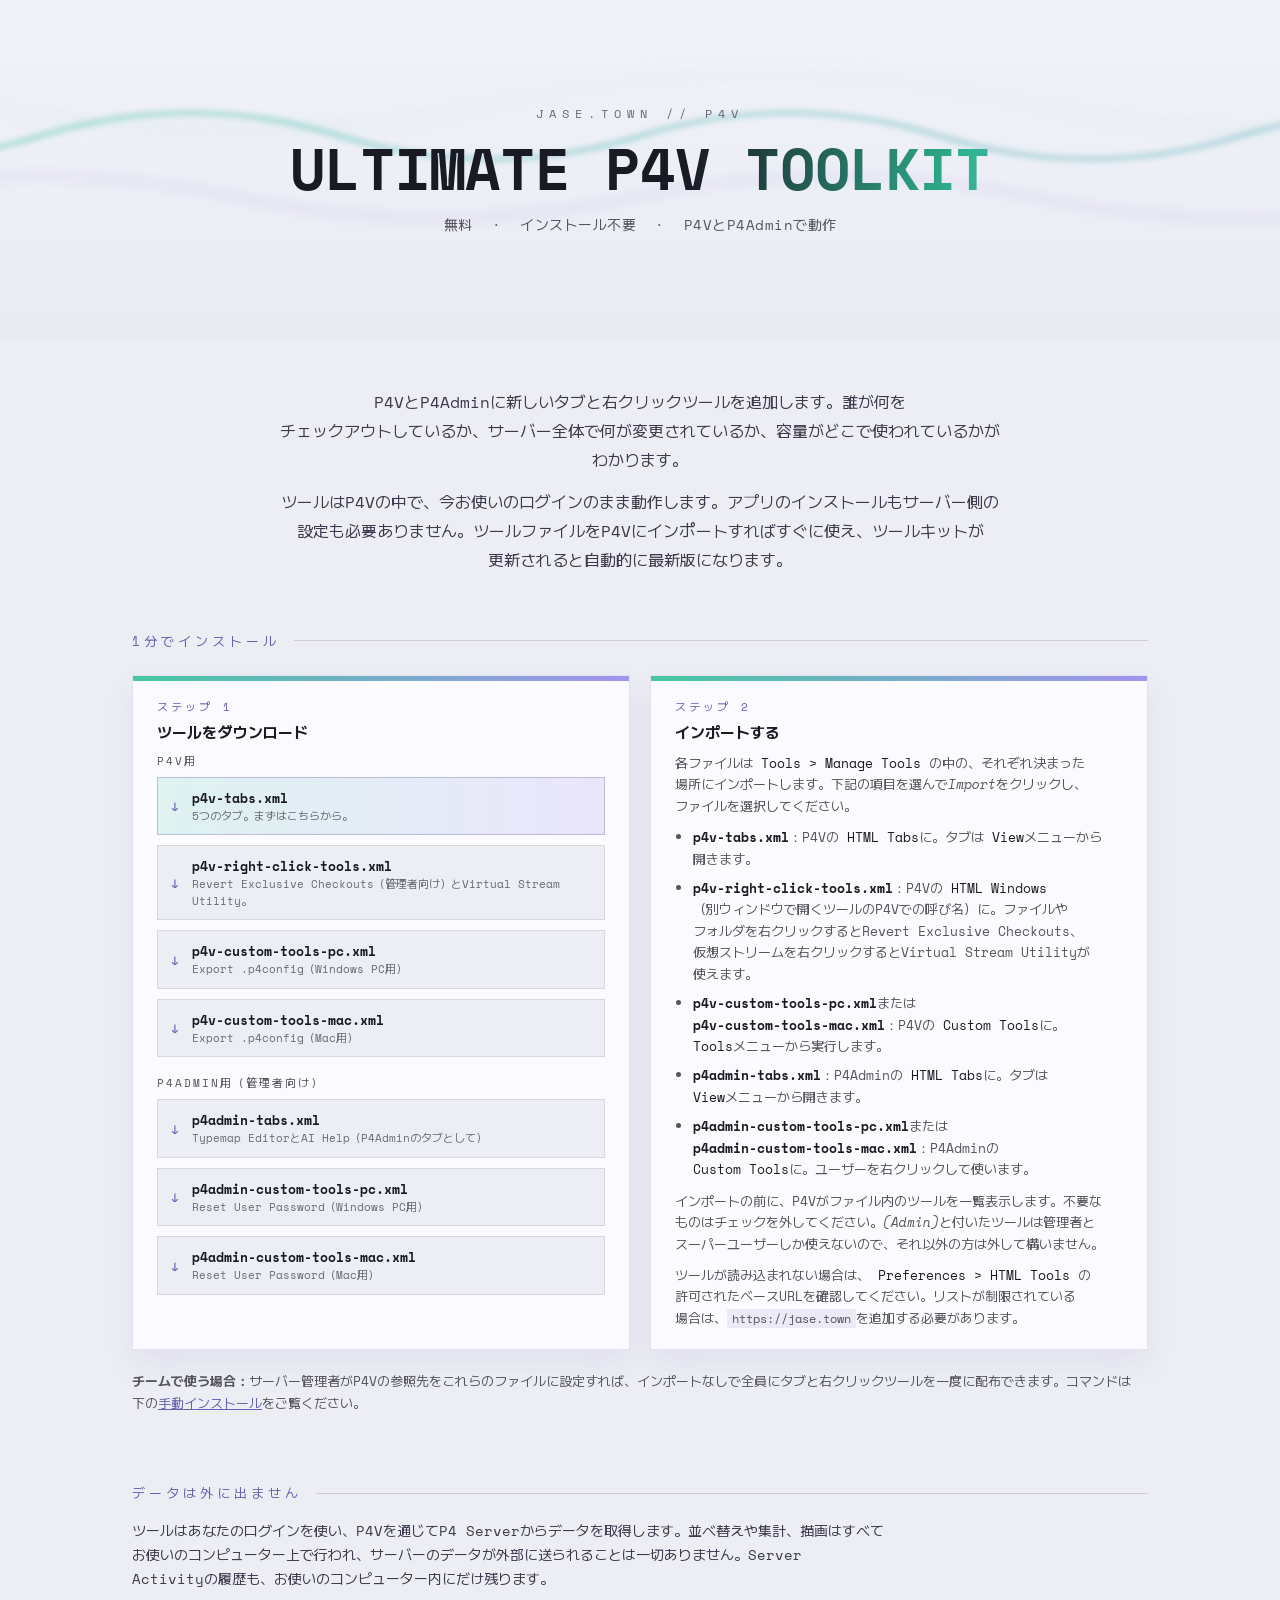
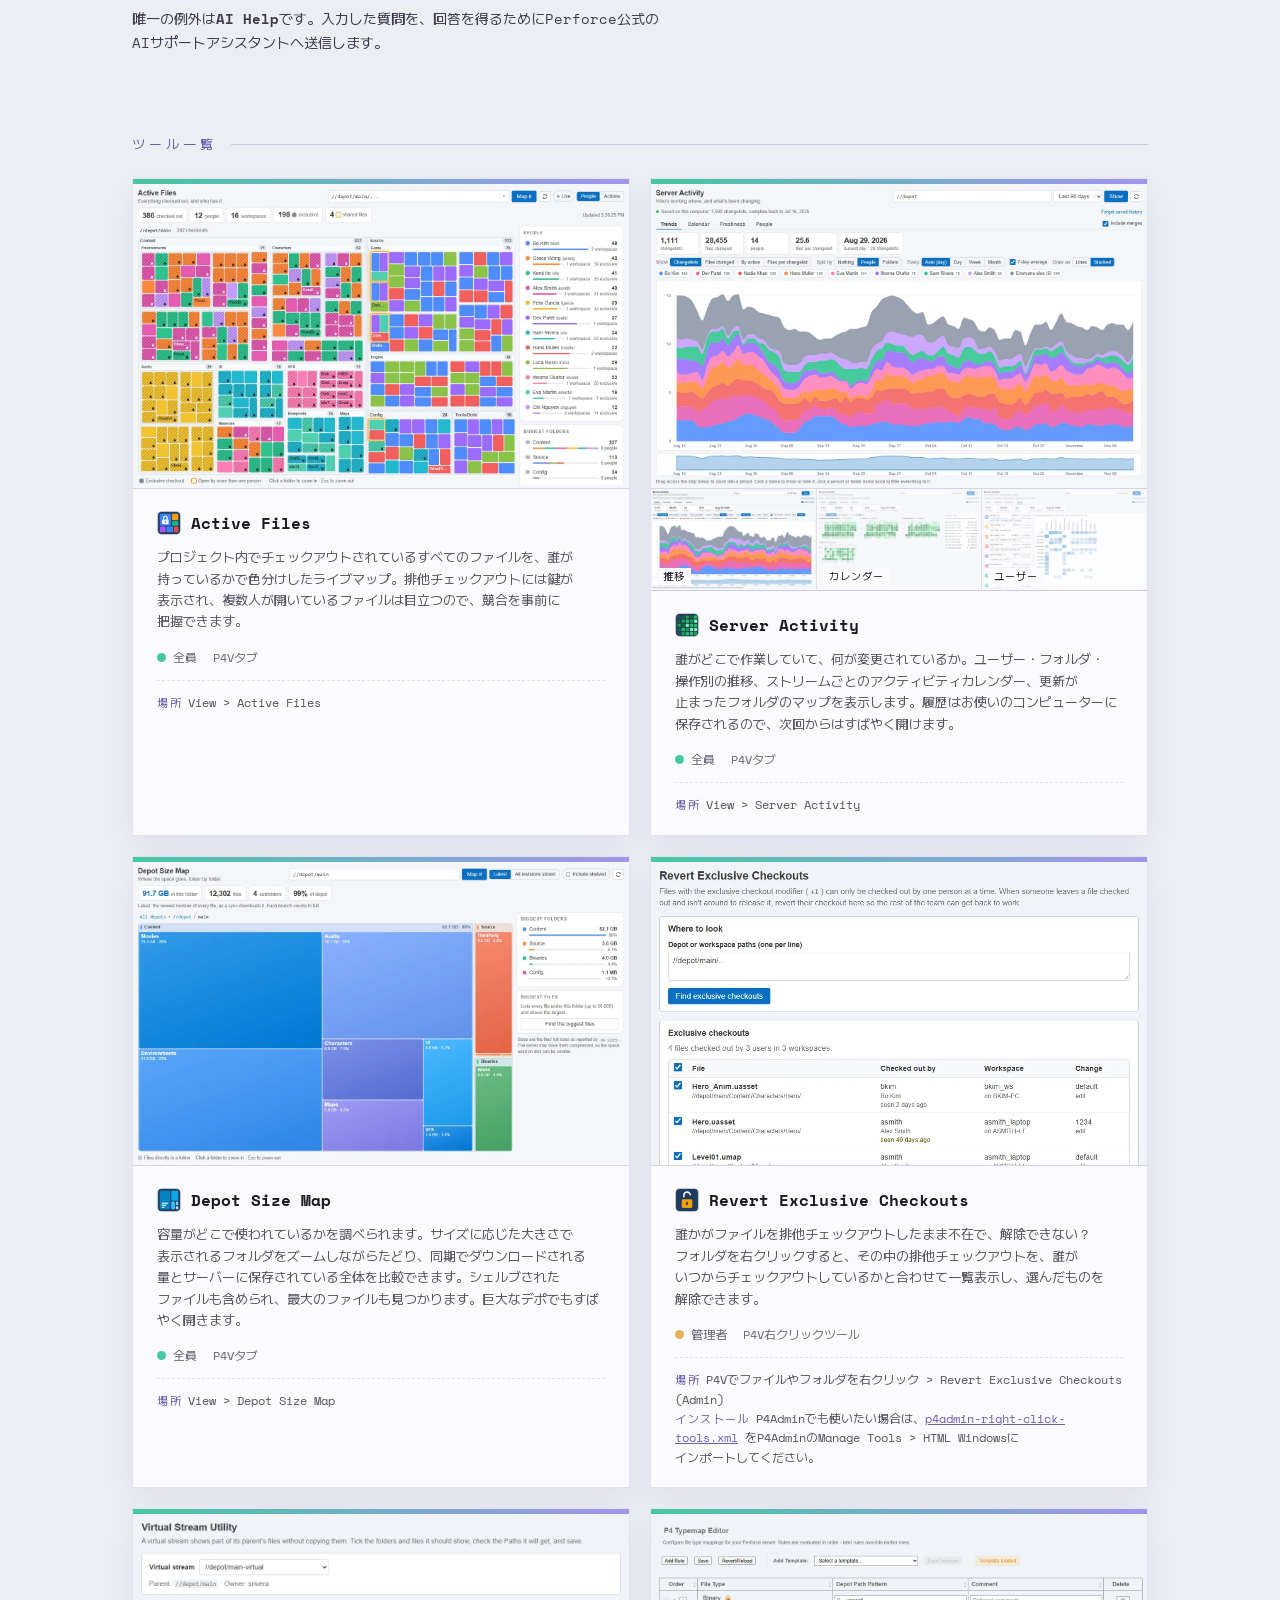
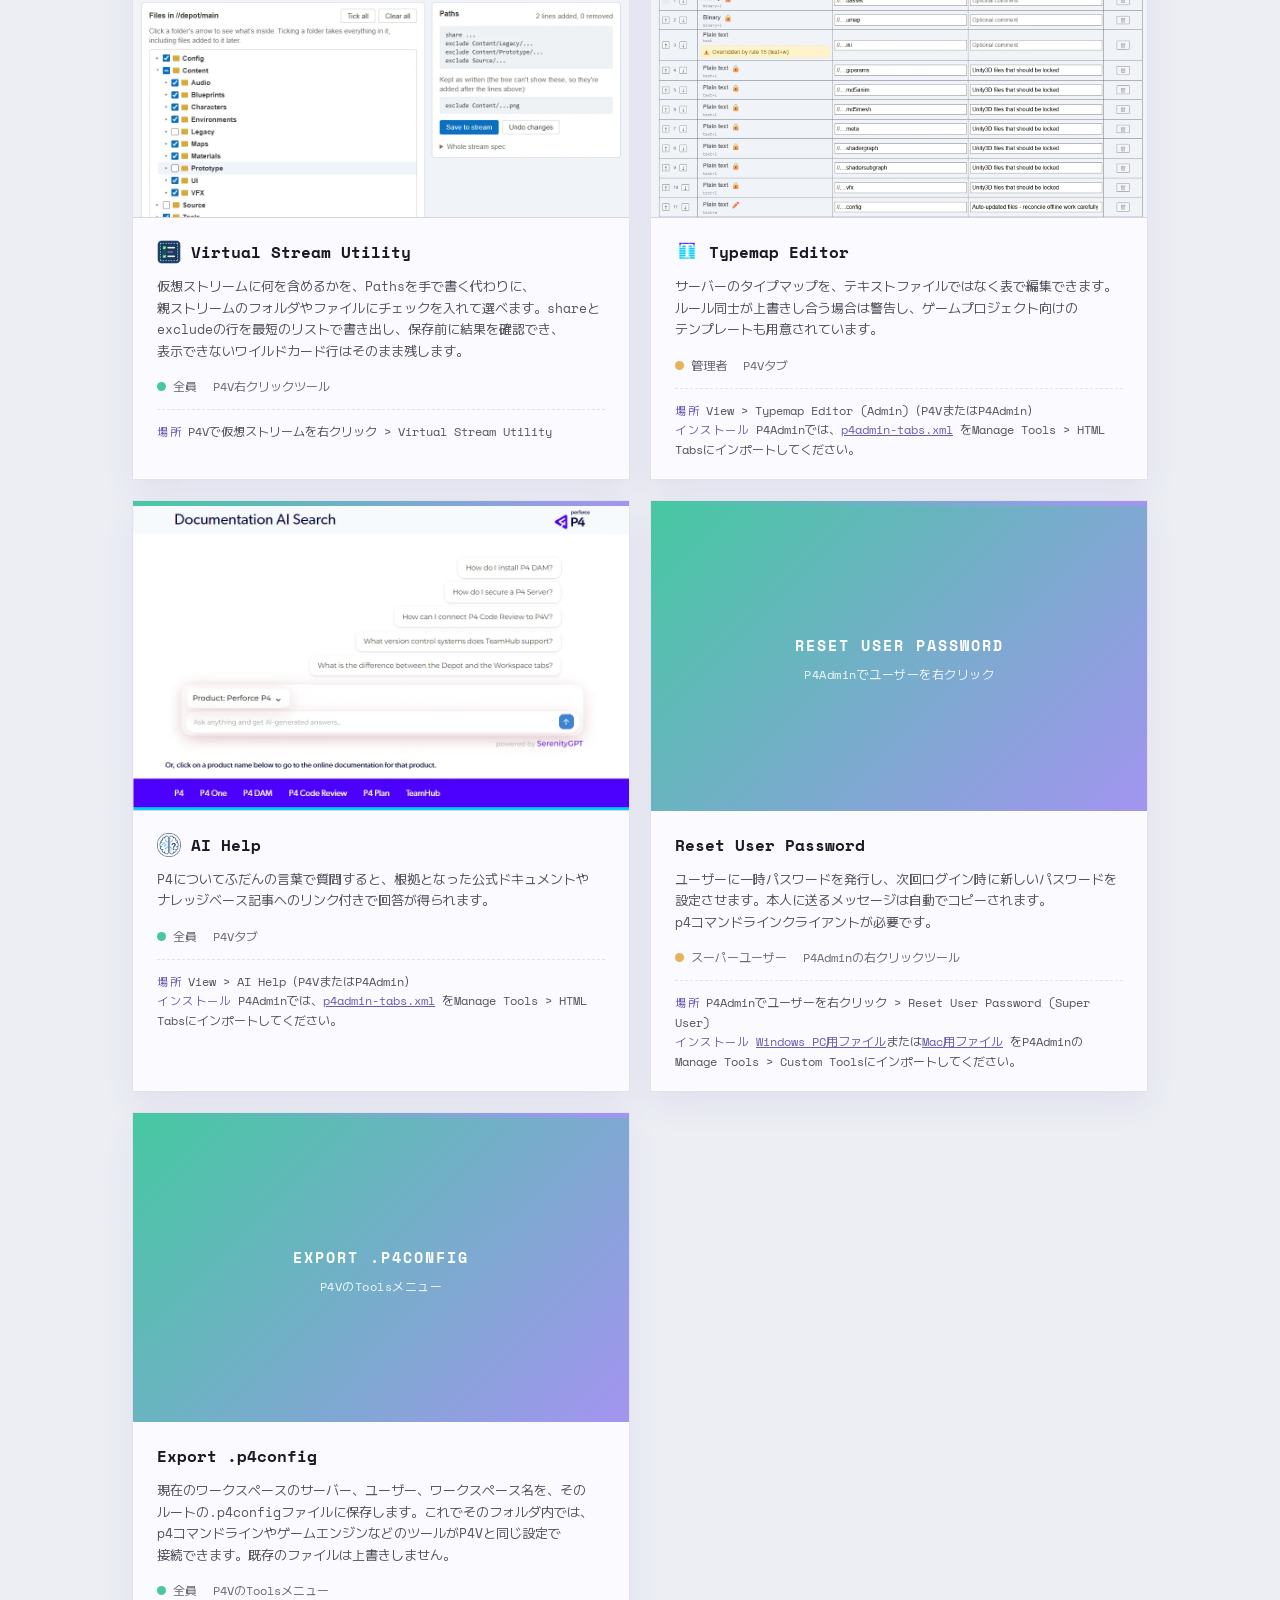
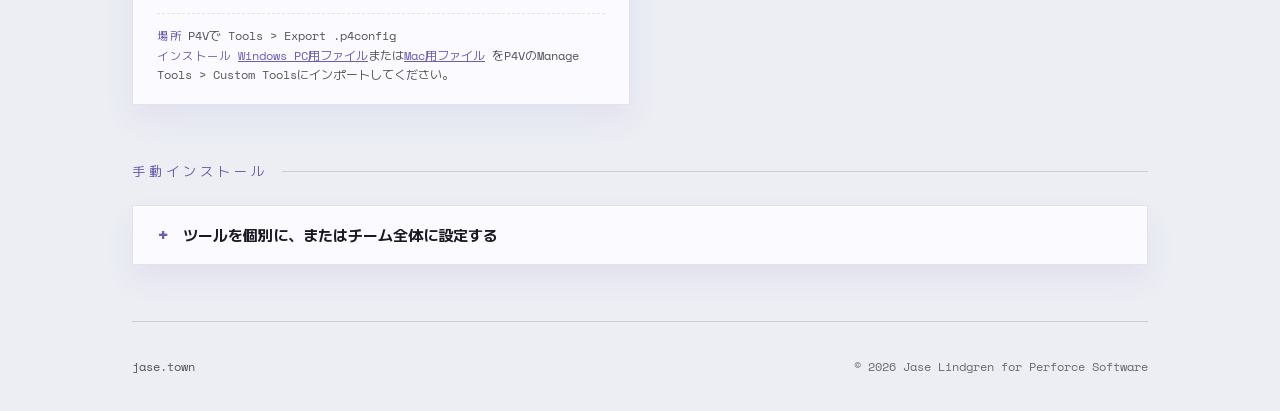
==== site/ja/index.html @ 262e119e "Add Japanese landing page and language switcher site/ja/index.html is generated from site/index.html" ====
<!doctype html>
<html lang="ja">
  <head>
    <meta charset="utf-8" />
    <meta name="viewport" content="width=device-width, initial-scale=1" />
    <title>Ultimate P4V Toolkit（P4V・P4Admin用ツール集） | Jase Lindgren</title>
    <meta
      name="description"
      content="P4VとP4Admin用の無料ツール集。誰が何をチェックアウトしているかのライブマップ、サーバーのアクティビティ推移、デポのサイズなど。ツールファイルをインポートするだけでP4Vに表示されます。"
    />
    <link rel="icon" type="image/png" href="../icons/project-activity.png" />
    <link rel="alternate" hreflang="en" href="/ultimate-p4v-toolkit/" />
    <link rel="alternate" hreflang="ja" href="/ultimate-p4v-toolkit/ja/" />
    <script src="/lang.js"></script>
    <link rel="preconnect" href="https://fonts.googleapis.com" />
    <link rel="preconnect" href="https://fonts.gstatic.com" crossorigin />
    <link
      href="https://fonts.googleapis.com/css2?family=M+PLUS+1+Code:wght@400;700&family=Space+Mono:wght@400;700&display=swap"
      rel="stylesheet"
    />
    <style>
      :root {
        --bg: #eceef4;
        --hero-top: #f2f3f9;
        --hero-bottom: #e9ebf3;
        --ink: #1a1a24;
        --body: #3c3a4c;
        --muted: #56545f;
        --faint: #6a6a76;
        --accent: #6a5fb0;
        --teal: #46c8a2;
        --violet: #a394f0;
        --card: #fbfaff;
        --line: rgba(60, 40, 120, 0.12);
        --rule: rgba(60, 40, 120, 0.18);
        --shadow: rgba(80, 60, 160, 0.07);
        --shadow-hover: rgba(80, 60, 160, 0.16);
        --code-bg: rgba(60, 40, 120, 0.07);
      }
      @media (prefers-color-scheme: dark) {
        :root {
          --bg: #15141c;
          --hero-top: #1b1a24;
          --hero-bottom: #15141c;
          --ink: #f1effa;
          --body: #c9c6d8;
          --muted: #aeaabf;
          --faint: #9894ab;
          --accent: #b4a8f5;
          --card: #1e1d28;
          --line: rgba(180, 168, 245, 0.14);
          --rule: rgba(180, 168, 245, 0.2);
          --shadow: rgba(0, 0, 0, 0.3);
          --shadow-hover: rgba(0, 0, 0, 0.5);
          --code-bg: rgba(180, 168, 245, 0.1);
        }
      }
      * {
        box-sizing: border-box;
      }
      html,
      body {
        margin: 0;
      }
      body {
        background: var(--bg);
        color: var(--ink);
        font-family: "Space Mono", "M PLUS 1 Code", monospace;
        line-break: strict;
        word-break: auto-phrase;
      }
      a {
        color: var(--accent);
      }
      code {
        font-family: "Space Mono", "M PLUS 1 Code", monospace;
        background: var(--code-bg);
        padding: 1px 5px;
        font-size: 0.92em;
      }

      @keyframes gradShift {
        0% {
          background-position: 0% 50%;
        }
        100% {
          background-position: 200% 50%;
        }
      }
      @keyframes glitch {
        0%,
        3.3%,
        4.7%,
        5.3%,
        6.7%,
        21.3%,
        22.7%,
        39.3%,
        40.7%,
        62.3%,
        63.7%,
        84.3%,
        85.7%,
        100% {
          text-shadow: none;
          transform: translate(0, 0);
        }
        4% {
          text-shadow:
            -1px 0 #46c8a2,
            1px 0 #a394f0;
          transform: translate(1px, 0);
        }
        6% {
          text-shadow:
            2px 0 #46c8a2,
            -2px 0 #a394f0;
          transform: translate(-1px, 0);
        }
        22% {
          text-shadow: 1px 0 #a394f0;
          transform: translate(0, 1px);
        }
        40% {
          text-shadow: -1px 0 #46c8a2;
          transform: translate(1px, 0);
        }
        63% {
          text-shadow:
            -1px 0 #a394f0,
            1px 0 #46c8a2;
          transform: translate(-1px, 0);
        }
        85% {
          text-shadow:
            -2px 0 #46c8a2,
            1px 0 #a394f0;
          transform: translate(0, -1px);
        }
      }
      @keyframes waveMove {
        from {
          transform: translateX(0);
        }
        to {
          transform: translateX(-1180px);
        }
      }
      @media (prefers-reduced-motion: reduce) {
        *,
        *::before,
        *::after {
          animation: none !important;
          transition: none !important;
        }
      }

      /* ===== hero ===== */
      .hero {
        position: relative;
        height: 340px;
        overflow: hidden;
        background: linear-gradient(180deg, var(--hero-top) 0%, var(--hero-bottom) 100%);
      }
      .wave {
        position: absolute;
        left: 50%;
        margin-left: -1200px;
      }
      .wave-1 {
        top: 40%;
        transform: translateY(-50%);
        opacity: 0.8;
        filter: blur(3px);
      }
      .wave-2 {
        top: 58%;
        transform: translateY(-50%);
        opacity: 0.42;
        filter: blur(6px);
      }
      .wave-3 {
        top: 30%;
        transform: translateY(-50%);
        opacity: 0.3;
        filter: blur(9px);
      }
      .wave-1 g {
        animation: waveMove 18s linear infinite;
      }
      .wave-2 g {
        animation: waveMove 30s linear infinite;
      }
      .wave-3 g {
        animation: waveMove 44s linear infinite;
      }
      .hero-inner {
        position: absolute;
        inset: 0;
        display: flex;
        flex-direction: column;
        align-items: center;
        justify-content: center;
        text-align: center;
        padding: 0 24px;
      }
      .eyebrow {
        font-size: 12px;
        letter-spacing: 6px;
        text-transform: uppercase;
        color: var(--faint);
        margin-bottom: 16px;
      }
      .eyebrow a {
        color: inherit;
        text-decoration: none;
      }
      .eyebrow a:hover {
        color: var(--ink);
      }
      .hero h1 {
        font-size: 58px;
        font-weight: 700;
        letter-spacing: -1px;
        line-height: 1.05;
        margin: 0;
        background-image: linear-gradient(
          100deg,
          var(--ink) 0%,
          var(--ink) 26%,
          #2fb491 44%,
          #9a7bf0 58%,
          var(--ink) 74%,
          var(--ink) 100%
        );
        background-size: 220% auto;
        -webkit-background-clip: text;
        background-clip: text;
        -webkit-text-fill-color: transparent;
        color: transparent;
        animation: gradShift 7s linear infinite;
      }
      .roleline {
        font-size: 14px;
        color: var(--muted);
        margin-top: 16px;
        letter-spacing: 0.5px;
      }

      /* ===== body ===== */
      .body {
        max-width: 1080px;
        margin: 0 auto;
        padding: 0 32px;
      }
      .intro-wrap {
        padding: 48px 0 8px;
        text-align: center;
      }
      .intro {
        font-size: 16px;
        line-height: 1.8;
        color: var(--body);
        max-width: 720px;
        margin: 0 auto;
      }
      .intro + .intro {
        margin-top: 14px;
      }
      .section {
        padding: 48px 0 8px;
      }
      .section-title {
        font-size: 13px;
        letter-spacing: 4px;
        text-transform: uppercase;
        color: var(--accent);
        margin: 0 0 24px;
        font-weight: 400;
        display: flex;
        align-items: center;
        gap: 14px;
      }
      .section-title .rule {
        flex: 1;
        height: 1px;
        background: var(--rule);
      }
      .section-lead {
        font-size: 14px;
        line-height: 1.7;
        color: var(--body);
        margin: -8px 0 24px;
        max-width: 760px;
      }
      .grid {
        display: grid;
        grid-template-columns: 1fr 1fr;
        gap: 20px;
      }

      /* ===== cards ===== */
      .card {
        display: block;
        background: var(--card);
        border: 1px solid var(--line);
        color: inherit;
        box-shadow: 0 14px 30px var(--shadow);
        transition:
          transform 0.25s,
          box-shadow 0.25s;
      }
      .card:hover {
        transform: translateY(-4px);
        box-shadow: 0 22px 44px var(--shadow-hover);
      }
      .card:hover .glitch {
        animation: glitch 5s linear infinite;
      }
      .card-bar {
        height: 5px;
        background: linear-gradient(90deg, var(--teal), var(--violet));
      }
      .card-body {
        padding: 22px 24px 20px;
      }
      .card-name {
        display: flex;
        align-items: center;
        gap: 10px;
        font-size: 16px;
        font-weight: 700;
        margin: 0;
      }
      .card-name img {
        width: 24px;
        height: 24px;
        object-fit: contain;
        flex: none;
      }
      .card-desc {
        font-size: 13px;
        line-height: 1.65;
        color: var(--muted);
        margin: 12px 0 16px;
      }
      .card-meta {
        display: flex;
        flex-wrap: wrap;
        gap: 6px 16px;
        font-size: 12px;
        color: var(--faint);
      }
      .card-meta .dot {
        width: 9px;
        height: 9px;
        display: inline-block;
        margin-right: 7px;
        border-radius: 50%;
        vertical-align: 0;
      }
      .find {
        font-size: 12px;
        color: var(--muted);
        margin: 14px 0 0;
        padding-top: 12px;
        border-top: 1px dashed var(--line);
        line-height: 1.6;
      }
      .find strong {
        color: var(--accent);
        font-weight: 400;
        letter-spacing: 1.5px;
        text-transform: uppercase;
        font-size: 11px;
        margin-right: 6px;
      }

      /* screenshots */
      .shot {
        display: block;
        position: relative;
        aspect-ratio: 1400 / 860;
        overflow: hidden;
        border-bottom: 1px solid var(--line);
        background: var(--hero-bottom);
      }
      .shot img {
        width: 100%;
        height: 100%;
        object-fit: cover;
        object-position: top left;
        display: block;
      }
      .shot-strip {
        display: grid;
        grid-template-columns: repeat(3, 1fr);
        gap: 1px;
        background: var(--line);
        border-bottom: 1px solid var(--line);
      }
      .shot-strip button {
        all: unset;
        cursor: pointer;
        aspect-ratio: 1400 / 860;
        overflow: hidden;
        position: relative;
        background: var(--card);
      }
      .shot-strip img {
        width: 100%;
        height: 100%;
        object-fit: cover;
        object-position: top left;
        display: block;
        opacity: 0.55;
        transition: opacity 0.2s;
      }
      .shot-strip button:hover img,
      .shot-strip button[aria-pressed="true"] img {
        opacity: 1;
      }
      .shot-strip span {
        position: absolute;
        left: 6px;
        bottom: 5px;
        font-size: 10px;
        letter-spacing: 1px;
        text-transform: uppercase;
        background: var(--card);
        color: var(--ink);
        padding: 1px 6px;
      }
      .shot-strip button:focus-visible {
        outline: 2px solid var(--accent);
        outline-offset: -2px;
      }
      .placeholder {
        aspect-ratio: 1400 / 860;
        background: linear-gradient(135deg, var(--teal), var(--violet));
        display: flex;
        flex-direction: column;
        align-items: center;
        justify-content: center;
        gap: 10px;
        color: #fff;
        font-size: 15px;
        letter-spacing: 2px;
        font-weight: 700;
        text-align: center;
        padding: 20px;
      }
      .placeholder small {
        font-weight: 400;
        letter-spacing: 0.5px;
        font-size: 12px;
        opacity: 0.9;
      }

      /* ===== install steps ===== */
      .steps {
        display: grid;
        grid-template-columns: repeat(2, 1fr);
        gap: 20px;
        counter-reset: step;
      }
      .step .card-body {
        padding-top: 18px;
      }
      .step-num {
        font-size: 11px;
        letter-spacing: 3px;
        text-transform: uppercase;
        color: var(--accent);
      }
      .step h3 {
        font-size: 15px;
        margin: 6px 0 10px;
      }
      .step p {
        font-size: 13px;
        line-height: 1.65;
        color: var(--muted);
        margin: 0 0 10px;
      }
      .step p:last-child {
        margin-bottom: 0;
      }
      .menu-path {
        color: var(--ink);
        white-space: nowrap;
      }
      .downloads {
        display: grid;
        gap: 10px;
        margin-top: 4px;
      }
      .dl-group {
        font-size: 11px;
        letter-spacing: 2px;
        text-transform: uppercase;
        color: var(--muted);
        margin: 4px 0 8px;
      }
      .downloads + .dl-group {
        margin-top: 18px;
      }
      .import-list {
        margin: 0 0 10px;
        padding-left: 18px;
        font-size: 13px;
        line-height: 1.65;
        color: var(--muted);
      }
      .import-list li {
        margin-bottom: 8px;
      }
      .import-list strong {
        color: var(--ink);
        white-space: nowrap;
      }
      .dl {
        display: flex;
        align-items: center;
        gap: 12px;
        text-decoration: none;
        color: var(--ink);
        padding: 10px 12px;
        border: 1px solid var(--line);
        background: var(--bg);
        transition:
          border-color 0.2s,
          transform 0.2s;
      }
      .dl:hover {
        border-color: var(--accent);
        transform: translateX(3px);
      }
      .dl:hover .glitch {
        animation: glitch 5s linear infinite;
      }
      .dl.primary {
        background: linear-gradient(90deg, rgba(70, 200, 162, 0.16), rgba(163, 148, 240, 0.2));
        border-color: rgba(106, 95, 176, 0.35);
      }
      .dl-arrow {
        font-size: 16px;
        color: var(--accent);
        flex: none;
      }
      .dl-text {
        display: flex;
        flex-direction: column;
        min-width: 0;
      }
      .dl-name {
        font-weight: 700;
        font-size: 13px;
      }
      .dl-what {
        font-size: 11px;
        color: var(--faint);
        line-height: 1.5;
      }
      .admin-note {
        margin-top: 20px;
        font-size: 13px;
        line-height: 1.7;
        color: var(--muted);
      }

      /* ===== manual install ===== */
      details.manual {
        background: var(--card);
        border: 1px solid var(--line);
        box-shadow: 0 14px 30px var(--shadow);
      }
      details.manual > summary {
        cursor: pointer;
        list-style: none;
        padding: 18px 24px;
        display: flex;
        align-items: center;
        gap: 12px;
        font-weight: 700;
        font-size: 15px;
      }
      details.manual > summary::-webkit-details-marker {
        display: none;
      }
      details.manual > summary::before {
        content: "+";
        color: var(--accent);
        font-size: 20px;
        width: 14px;
        line-height: 1;
      }
      details.manual[open] > summary::before {
        content: "−";
      }
      details.manual > summary:hover .glitch {
        animation: glitch 5s linear infinite;
      }
      details.manual > summary .sub {
        font-weight: 400;
        font-size: 12px;
        color: var(--faint);
      }
      .manual-body {
        padding: 0 24px 24px;
        border-top: 1px solid var(--line);
      }
      .manual-body > p {
        font-size: 13px;
        line-height: 1.7;
        color: var(--muted);
        margin: 18px 0 0;
      }
      .manual-tool {
        padding: 18px 0;
        border-bottom: 1px dashed var(--line);
      }
      .manual-tool:last-child {
        border-bottom: 0;
        padding-bottom: 0;
      }
      .manual-tool h3 {
        font-size: 14px;
        margin: 0 0 10px;
        display: flex;
        align-items: center;
        gap: 10px;
      }
      .tag {
        font-size: 11px;
        font-weight: 400;
        color: var(--accent);
        border: 1px solid var(--rule);
        padding: 0 7px;
        letter-spacing: 0.5px;
      }
      .fields {
        display: grid;
        grid-template-columns: 8.5rem 1fr auto;
        gap: 6px 12px;
        align-items: start;
        font-size: 12px;
      }
      .fields dt {
        color: var(--faint);
        padding-top: 3px;
      }
      .fields dd {
        margin: 0;
        min-width: 0;
      }
      .fields dd code {
        display: block;
        max-height: 4.6em;
        overflow: auto;
        white-space: nowrap;
        white-space: pre-wrap;
        padding: 3px 7px;
      }
      .fields .plain {
        grid-column: 2 / 4;
        color: var(--body);
        padding-top: 3px;
        line-height: 1.6;
      }
      .copy {
        font: inherit;
        font-size: 11px;
        cursor: pointer;
        background: none;
        color: var(--accent);
        border: 1px solid var(--rule);
        padding: 3px 9px;
        min-width: 4.8rem;
      }
      .copy:hover {
        border-color: var(--accent);
        color: var(--ink);
      }
      .os-label {
        grid-column: 1 / 4;
        font-size: 11px;
        letter-spacing: 2px;
        text-transform: uppercase;
        color: var(--accent);
        margin-top: 8px;
      }
      .source-cta {
        display: flex;
        align-items: center;
        justify-content: space-between;
        gap: 16px;
        flex-wrap: wrap;
        margin-top: 22px;
        padding: 16px 18px;
        border: 1px solid var(--line);
        background: var(--bg);
        font-size: 13px;
        color: var(--muted);
        line-height: 1.6;
      }
      .source-cta a {
        font-weight: 700;
        text-decoration: none;
        white-space: nowrap;
      }
      .source-cta a:hover {
        color: var(--ink);
      }

      /* ===== footer ===== */
      .footer {
        display: flex;
        justify-content: space-between;
        align-items: center;
        gap: 18px;
        padding: 36px 0;
        margin-top: 48px;
        border-top: 1px solid var(--rule);
        font-size: 12px;
        color: var(--faint);
      }
      .foot-link {
        color: var(--muted);
        text-decoration: none;
      }
      .foot-link:hover {
        animation: glitch 5s linear infinite;
        color: var(--ink);
      }

      /* ===== responsive ===== */
      @media (max-width: 900px) {
        .steps {
          grid-template-columns: 1fr;
        }
      }
      @media (max-width: 720px) {
        .hero {
          height: 270px;
        }
        .hero h1 {
          font-size: 34px;
        }
        .roleline {
          font-size: 12px;
        }
        .body {
          padding: 0 16px;
        }
        .grid {
          grid-template-columns: 1fr;
        }
        .fields {
          grid-template-columns: 1fr auto;
        }
        .fields dt,
        .os-label {
          grid-column: 1 / 3;
        }
        .fields .plain {
          grid-column: 1 / 3;
        }
        .footer {
          flex-direction: column;
          align-items: flex-start;
        }
      }
    </style>
  </head>
  <body>
    <!-- ===== HERO ===== -->
    <div class="hero">
      <svg class="wave wave-1" viewBox="0 0 1180 200" width="2400" height="220" preserveAspectRatio="none" aria-hidden="true">
        <defs>
          <linearGradient id="wgA" x1="0" y1="0" x2="1" y2="0">
            <stop offset="0" stop-color="#46c8a2" />
            <stop offset="1" stop-color="#a394f0" />
          </linearGradient>
        </defs>
        <g>
          <path
            d="M0 100 q 73.75 -42 147.5 0 q 73.75 42 147.5 0 q 73.75 -42 147.5 0 q 73.75 42 147.5 0 q 73.75 -42 147.5 0 q 73.75 42 147.5 0 q 73.75 -42 147.5 0 q 73.75 42 147.5 0 q 73.75 -42 147.5 0 q 73.75 42 147.5 0 q 73.75 -42 147.5 0 q 73.75 42 147.5 0 q 73.75 -42 147.5 0 q 73.75 42 147.5 0 q 73.75 -42 147.5 0 q 73.75 42 147.5 0"
            stroke="url(#wgA)"
            stroke-width="2.5"
            fill="none"
          />
        </g>
      </svg>
      <svg class="wave wave-2" viewBox="0 0 1180 200" width="2400" height="220" preserveAspectRatio="none" aria-hidden="true">
        <g>
          <path
            d="M0 100 q 98 38 196 0 q 98 -38 196 0 q 98 38 196 0 q 98 -38 196 0 q 98 38 196 0 q 98 -38 196 0 q 98 38 196 0 q 98 -38 196 0 q 98 38 196 0 q 98 -38 196 0 q 98 38 196 0 q 98 -38 196 0"
            stroke="#9a7bf0"
            stroke-width="2"
            fill="none"
          />
        </g>
      </svg>
      <svg class="wave wave-3" viewBox="0 0 1180 200" width="2400" height="220" preserveAspectRatio="none" aria-hidden="true">
        <g>
          <path
            d="M0 100 q 130 -50 260 0 q 130 50 260 0 q 130 -50 260 0 q 130 50 260 0 q 130 -50 260 0 q 130 50 260 0 q 130 -50 260 0 q 130 50 260 0 q 130 -50 260 0 q 130 50 260 0"
            stroke="#46c8a2"
            stroke-width="2"
            fill="none"
          />
        </g>
      </svg>
      <div class="hero-inner">
        <div class="eyebrow"><a href="https://jase.town/">jase.town</a> // p4v</div>
        <h1>ULTIMATE P4V TOOLKIT</h1>
        <div class="roleline">
          無料&nbsp;&nbsp;·&nbsp;&nbsp;インストール不要&nbsp;&nbsp;·&nbsp;&nbsp;P4VとP4Adminで動作
        </div>
      </div>
    </div>

    <div class="body">
      <div class="intro-wrap">
        <p class="intro">
          P4VとP4Adminに新しいタブと右クリックツールを追加します。誰が何をチェックアウトしているか、サーバー全体で何が変更されているか、容量がどこで使われているかがわかります。
        </p>
        <p class="intro">
          ツールはP4Vの中で、今お使いのログインのまま動作します。アプリのインストールもサーバー側の設定も必要ありません。ツールファイルをP4Vにインポートすればすぐに使え、ツールキットが更新されると自動的に最新版になります。
        </p>
      </div>

      <!-- ===== INSTALL ===== -->
      <section class="section" id="install">
        <h2 class="section-title">1分でインストール <span class="rule"></span></h2>
        <div class="steps">
          <div class="card step">
            <div class="card-bar"></div>
            <div class="card-body">
              <div class="step-num">ステップ 1</div>
              <h3>ツールをダウンロード</h3>
              <div class="dl-group">P4V用</div>
              <div class="downloads">
                <a class="dl primary" href="../xml/p4v-tabs.xml" download>
                  <span class="dl-arrow">↓</span>
                  <span class="dl-text">
                    <span class="dl-name glitch">p4v-tabs.xml</span>
                    <span class="dl-what">5つのタブ。まずはこちらから。</span>
                  </span>
                </a>
                <a class="dl" href="../xml/p4v-right-click-tools.xml" download>
                  <span class="dl-arrow">↓</span>
                  <span class="dl-text">
                    <span class="dl-name glitch">p4v-right-click-tools.xml</span>
                    <span class="dl-what">Revert Exclusive Checkouts（管理者向け）とVirtual Stream Utility。</span>
                  </span>
                </a>
                <a class="dl" href="../xml/p4v-custom-tools-pc.xml" download>
                  <span class="dl-arrow">↓</span>
                  <span class="dl-text">
                    <span class="dl-name glitch">p4v-custom-tools-pc.xml</span>
                    <span class="dl-what">Export .p4config（Windows PC用）</span>
                  </span>
                </a>
                <a class="dl" href="../xml/p4v-custom-tools-mac.xml" download>
                  <span class="dl-arrow">↓</span>
                  <span class="dl-text">
                    <span class="dl-name glitch">p4v-custom-tools-mac.xml</span>
                    <span class="dl-what">Export .p4config（Mac用）</span>
                  </span>
                </a>
              </div>
              <div class="dl-group">P4Admin用（管理者向け）</div>
              <div class="downloads">
                <a class="dl" href="../xml/p4admin-tabs.xml" download>
                  <span class="dl-arrow">↓</span>
                  <span class="dl-text">
                    <span class="dl-name glitch">p4admin-tabs.xml</span>
                    <span class="dl-what">Typemap EditorとAI Help（P4Adminのタブとして）</span>
                  </span>
                </a>
                <a class="dl" href="../xml/p4admin-custom-tools-pc.xml" download>
                  <span class="dl-arrow">↓</span>
                  <span class="dl-text">
                    <span class="dl-name glitch">p4admin-custom-tools-pc.xml</span>
                    <span class="dl-what">Reset User Password（Windows PC用）</span>
                  </span>
                </a>
                <a class="dl" href="../xml/p4admin-custom-tools-mac.xml" download>
                  <span class="dl-arrow">↓</span>
                  <span class="dl-text">
                    <span class="dl-name glitch">p4admin-custom-tools-mac.xml</span>
                    <span class="dl-what">Reset User Password（Mac用）</span>
                  </span>
                </a>
              </div>
            </div>
          </div>

          <div class="card step">
            <div class="card-bar"></div>
            <div class="card-body">
              <div class="step-num">ステップ 2</div>
              <h3>インポートする</h3>
              <p>
                各ファイルは
                <span class="menu-path">Tools &gt; Manage Tools</span>
                の中の、それぞれ決まった場所にインポートします。下記の項目を選んで<em>Import</em>をクリックし、ファイルを選択してください。
              </p>
              <ul class="import-list">
                <li>
                  <strong>p4v-tabs.xml</strong>：P4Vの
                  <span class="menu-path">HTML Tabs</span>に。タブは
                  <span class="menu-path">View</span>メニューから開きます。
                </li>
                <li>
                  <strong>p4v-right-click-tools.xml</strong>：P4Vの
                  <span class="menu-path">HTML Windows</span>（別ウィンドウで開くツールのP4Vでの呼び名）に。ファイルやフォルダを右クリックするとRevert
                  Exclusive Checkouts、仮想ストリームを右クリックするとVirtual Stream Utilityが使えます。
                </li>
                <li>
                  <strong>p4v-custom-tools-pc.xml</strong>または
                  <strong>p4v-custom-tools-mac.xml</strong>：P4Vの
                  <span class="menu-path">Custom Tools</span>に。
                  <span class="menu-path">Tools</span>メニューから実行します。
                </li>
                <li>
                  <strong>p4admin-tabs.xml</strong>：P4Adminの
                  <span class="menu-path">HTML Tabs</span>に。タブは
                  <span class="menu-path">View</span>メニューから開きます。
                </li>
                <li>
                  <strong>p4admin-custom-tools-pc.xml</strong>または
                  <strong>p4admin-custom-tools-mac.xml</strong>：P4Adminの
                  <span class="menu-path">Custom Tools</span>に。ユーザーを右クリックして使います。
                </li>
              </ul>
              <p>
                インポートの前に、P4Vがファイル内のツールを一覧表示します。不要なものはチェックを外してください。<em>(Admin)</em>と付いたツールは管理者とスーパーユーザーしか使えないので、それ以外の方は外して構いません。
              </p>
              <p>
                ツールが読み込まれない場合は、
                <span class="menu-path">Preferences &gt; HTML Tools</span>
                の許可されたベースURLを確認してください。リストが制限されている場合は、<code>https://jase.town</code>を追加する必要があります。
              </p>
            </div>
          </div>
        </div>

        <p class="admin-note">
          <strong>チームで使う場合：</strong>サーバー管理者がP4Vの参照先をこれらのファイルに設定すれば、インポートなしで全員にタブと右クリックツールを一度に配布できます。コマンドは下の<a href="#manual">手動インストール</a>をご覧ください。
        </p>
      </section>

      <!-- ===== PRIVACY ===== -->
      <section class="section" id="privacy">
        <h2 class="section-title">データは外に出ません <span class="rule"></span></h2>
        <p class="section-lead">
          ツールはあなたのログインを使い、P4Vを通じてP4 Serverからデータを取得します。並べ替えや集計、描画はすべてお使いのコンピューター上で行われ、サーバーのデータが外部に送られることは一切ありません。Server Activityの履歴も、お使いのコンピューター内にだけ残ります。
        </p>
        <p class="section-lead">
          唯一の例外は<strong>AI Help</strong>です。入力した質問を、回答を得るためにPerforce公式のAIサポートアシスタントへ送信します。
        </p>
      </section>

      <!-- ===== TOOLS ===== -->
      <section class="section" id="tools">
        <h2 class="section-title">ツール一覧 <span class="rule"></span></h2>
        <div class="grid" id="toolGrid"></div>
      </section>

      <!-- ===== MANUAL ===== -->
      <section class="section" id="manual">
        <h2 class="section-title">手動インストール <span class="rule"></span></h2>
        <details class="manual" id="manualDetails">
          <summary>
            <span class="glitch">ツールを個別に、またはチーム全体に設定する</span>
          </summary>
          <div class="manual-body">
            <p>
              各ツールは、P4Vが読み込むWebページです。手動で追加するには
              <span class="menu-path">Tools &gt; Manage Tools</span>
              で新しいHTML TabまたはHTML Windowを追加し、以下の値を入力してください。
            </p>

            <div id="manualTools"></div>

            <div class="manual-tool">
              <h3>P4Vチーム全体に配布する <span class="tag">サーバー管理者</span></h3>
              <dl class="fields" id="teamFields"></dl>
              <p class="section-lead" style="margin: 10px 0 0; font-size: 12px">
                各ユーザーが次回接続したときにP4Vに反映されます。対象はタブと右クリックツールのみなので、Export
                .p4configはP4Vで、Reset User PasswordはP4Adminで、引き続き個別にインポートしてください。
                サーバーで<code>P4VJS.HTMLAllowList</code>を使っている場合は、<code>https://jase.town</code>を追加してください。
              </p>
            </div>

            <div class="source-cta">
              <span>ツールの改造や自前でのホストも自由です。すべてオープンソース（MIT）で公開しています。</span>
              <a href="https://github.com/jase-perf/ultimate-p4v-toolkit" target="_blank" rel="noopener"
                ><span class="glitch">GitHubでソースを見る →</span></a
              >
            </div>
          </div>
        </details>
      </section>

      <div class="footer">
        <div>
          <a class="foot-link" href="https://jase.town/">jase.town</a>
        </div>
        <div>© 2026 Jase Lindgren for Perforce Software</div>
      </div>
    </div>

    <script>
      (() => {
        const BASE = new URL(".", location.href);
        const REPO = "https://github.com/jase-perf/ultimate-p4v-toolkit";

        const tools = [
          {
            name: "Active Files",
            icon: "../icons/project-activity.png",
            kind: "Tab",
            who: "全員",
            shots: [["../screenshots/project-activity.webp", "マップ"]],
            desc:
              "プロジェクト内でチェックアウトされているすべてのファイルを、誰が持っているかで色分けしたライブマップ。排他チェックアウトには鍵が表示され、複数人が開いているファイルは目立つので、競合を事前に把握できます。",
            find: "View > Active Files",
            manual: [{ type: "HTML Tab", path: "../tools/project-activity/index.html" }],
          },
          {
            name: "Server Activity",
            icon: "../icons/server-activity.png",
            kind: "Tab",
            who: "全員",
            shots: [
              ["../screenshots/server-activity.webp", "推移"],
              ["../screenshots/server-activity-calendar.webp", "カレンダー"],
              ["../screenshots/server-activity-people.webp", "ユーザー"],
            ],
            desc:
              "誰がどこで作業していて、何が変更されているか。ユーザー・フォルダ・操作別の推移、ストリームごとのアクティビティカレンダー、更新が止まったフォルダのマップを表示します。履歴はお使いのコンピューターに保存されるので、次回からはすばやく開けます。",
            find: "View > Server Activity",
            manual: [{ type: "HTML Tab", path: "../tools/server-activity/index.html" }],
          },
          {
            name: "Depot Size Map",
            icon: "../icons/depot-size-map.png",
            kind: "Tab",
            who: "全員",
            shots: [["../screenshots/depot-size-map.webp", "マップ"]],
            desc:
              "容量がどこで使われているかを調べられます。サイズに応じた大きさで表示されるフォルダをズームしながらたどり、同期でダウンロードされる量とサーバーに保存されている全体を比較できます。シェルブされたファイルも含められ、最大のファイルも見つかります。巨大なデポでもすばやく開きます。",
            find: "View > Depot Size Map",
            manual: [{ type: "HTML Tab", path: "../tools/depot-size-map/index.html" }],
          },
          {
            name: "Revert Exclusive Checkouts",
            icon: "../icons/revert-exclusive-checkouts.png",
            kind: "Right-click",
            who: "管理者",
            shots: [["../screenshots/revert-exclusive-checkouts.webp", "ウィンドウ"]],
            desc:
              "誰かがファイルを排他チェックアウトしたまま不在で、解除できない？フォルダを右クリックすると、その中の排他チェックアウトを、誰がいつからチェックアウトしているかと合わせて一覧表示し、選んだものを解除できます。",
            find: "P4Vでファイルやフォルダを右クリック > Revert Exclusive Checkouts (Admin)",
            install: {
              before: "P4Adminでも使いたい場合は、",
              links: [["../xml/p4admin-right-click-tools.xml", "p4admin-right-click-tools.xml"]],
              after: " をP4AdminのManage Tools > HTML Windowsにインポートしてください。",
            },
            manual: [
              {
                type: "HTML Window",
                path: "../tools/revert-exclusive-checkouts/index.html",
                arg: "%D in P4V, or %F in P4Admin",
                size: "960 × 760",
                note: "Add to applicable context menus, and refresh P4V when the window closes",
              },
            ],
          },
          {
            name: "Virtual Stream Utility",
            icon: "../icons/virtual-stream-utility.png",
            kind: "Right-click",
            who: "全員",
            shots: [["../screenshots/virtual-stream-utility.webp", "ウィンドウ"]],
            desc:
              "仮想ストリームに何を含めるかを、Pathsを手で書く代わりに、親ストリームのフォルダやファイルにチェックを入れて選べます。shareとexcludeの行を最短のリストで書き出し、保存前に結果を確認でき、表示できないワイルドカード行はそのまま残します。",
            find: "P4Vで仮想ストリームを右クリック > Virtual Stream Utility",
            manual: [
              {
                type: "HTML Window",
                path: "../tools/virtual-stream-utility/index.html",
                arg: "%t",
                size: "1100 × 800",
                note: "Add to applicable context menus, and refresh P4V when the window closes",
              },
            ],
          },
          {
            name: "Typemap Editor",
            icon: "../icons/typemap.png",
            kind: "Tab",
            who: "管理者",
            shots: [["../screenshots/typemap.webp", "エディタ"]],
            desc:
              "サーバーのタイプマップを、テキストファイルではなく表で編集できます。ルール同士が上書きし合う場合は警告し、ゲームプロジェクト向けのテンプレートも用意されています。",
            find: "View > Typemap Editor (Admin)（P4VまたはP4Admin）",
            install: {
              before: "P4Adminでは、",
              links: [["../xml/p4admin-tabs.xml", "p4admin-tabs.xml"]],
              after: " をManage Tools > HTML Tabsにインポートしてください。",
            },
            manual: [{ type: "HTML Tab", path: "../tools/typemap/index.html" }],
          },
          {
            name: "AI Help",
            icon: "../icons/ai-help.png",
            kind: "Tab",
            who: "全員",
            shots: [["../screenshots/ai-help.webp", "検索"]],
            desc:
              "P4についてふだんの言葉で質問すると、根拠となった公式ドキュメントやナレッジベース記事へのリンク付きで回答が得られます。",
            find: "View > AI Help（P4VまたはP4Admin）",
            install: {
              before: "P4Adminでは、",
              links: [["../xml/p4admin-tabs.xml", "p4admin-tabs.xml"]],
              after: " をManage Tools > HTML Tabsにインポートしてください。",
            },
            manual: [{ type: "HTML Tab", path: "../tools/ai-help/index.html" }],
          },
          {
            name: "Reset User Password",
            kind: "Right-click",
            who: "スーパーユーザー",
            placeholder: ["RESET USER PASSWORD", "P4Adminでユーザーを右クリック"],
            desc:
              "ユーザーに一時パスワードを発行し、次回ログイン時に新しいパスワードを設定させます。本人に送るメッセージは自動でコピーされます。p4コマンドラインクライアントが必要です。",
            find: "P4Adminでユーザーを右クリック > Reset User Password (Super User)",
            customTool: "reset-password",
            app: "P4Admin",
            install: {
              before: "",
              links: [
                ["../xml/p4admin-custom-tools-pc.xml", "Windows PC用ファイル"],
                ["../xml/p4admin-custom-tools-mac.xml", "Mac用ファイル"],
              ],
              after: " をP4AdminのManage Tools > Custom Toolsにインポートしてください。",
            },
          },
          {
            name: "Export .p4config",
            kind: "Tools menu",
            who: "全員",
            placeholder: ["EXPORT .P4CONFIG", "P4VのToolsメニュー"],
            desc:
              "現在のワークスペースのサーバー、ユーザー、ワークスペース名を、そのルートの.p4configファイルに保存します。これでそのフォルダ内では、p4コマンドラインやゲームエンジンなどのツールがP4Vと同じ設定で接続できます。既存のファイルは上書きしません。",
            find: "P4Vで Tools > Export .p4config",
            customTool: "export-p4config",
            app: "P4V",
            install: {
              before: "",
              links: [
                ["../xml/p4v-custom-tools-pc.xml", "Windows PC用ファイル"],
                ["../xml/p4v-custom-tools-mac.xml", "Mac用ファイル"],
              ],
              after: " をP4VのManage Tools > Custom Toolsにインポートしてください。",
            },
          },
        ];

        // ---------- helpers ----------
        function el(tag, attrs, ...children) {
          const node = document.createElement(tag);
          for (const [k, v] of Object.entries(attrs || {})) {
            if (v == null || v === false) continue;
            if (k === "className") node.className = v;
            else if (k.startsWith("on")) node.addEventListener(k.slice(2), v);
            else node.setAttribute(k, v === true ? "" : v);
          }
          for (const c of children.flat()) {
            if (c == null || c === false) continue;
            node.appendChild(c instanceof Node ? c : document.createTextNode(String(c)));
          }
          return node;
        }

        async function copyText(text) {
          try {
            await navigator.clipboard.writeText(text);
            return true;
          } catch {
            const ta = el("textarea", { style: "position:fixed;opacity:0" });
            ta.value = text;
            document.body.appendChild(ta);
            ta.select();
            let ok = false;
            try {
              ok = document.execCommand("copy");
            } catch {}
            ta.remove();
            return ok;
          }
        }

        function copyButton(value) {
          const btn = el("button", { type: "button", className: "copy" }, "コピー");
          btn.addEventListener("click", async () => {
            const ok = await copyText(value);
            btn.textContent = ok ? "コピーしました" : "失敗しました";
            setTimeout(() => (btn.textContent = "コピー"), 1600);
          });
          return btn;
        }

        function field(label, value, copyable) {
          return [
            el("dt", {}, label),
            copyable
              ? [el("dd", {}, el("code", {}, value)), copyButton(value)]
              : el("dd", { className: "plain" }, value),
          ];
        }

        // ---------- tool cards ----------
        const grid = document.getElementById("toolGrid");
        for (const tool of tools) {
          let media;
          if (tool.shots) {
            const [first] = tool.shots;
            const img = el("img", { src: first[0], alt: `${tool.name}: ${first[1]}`, loading: "lazy" });
            const link = el("a", { className: "shot", href: first[0], target: "_blank", rel: "noopener" }, img);
            media = [link];
            if (tool.shots.length > 1) {
              const strip = el("div", { className: "shot-strip" });
              tool.shots.forEach(([src, label], i) => {
                const btn = el(
                  "button",
                  { type: "button", "aria-pressed": String(i === 0), "aria-label": `${label}を表示` },
                  el("img", { src, alt: "", loading: "lazy" }),
                  el("span", {}, label)
                );
                btn.addEventListener("click", () => {
                  img.src = src;
                  img.alt = `${tool.name}: ${label}`;
                  link.href = src;
                  strip.querySelectorAll("button").forEach((b) => b.setAttribute("aria-pressed", String(b === btn)));
                });
                strip.appendChild(btn);
              });
              media.push(strip);
            }
          } else {
            media = el("div", { className: "placeholder" }, tool.placeholder[0], el("small", {}, tool.placeholder[1]));
          }

          const whoColor = tool.who === "全員" ? "#46c8a2" : "#e8b15a";
          grid.appendChild(
            el(
              "div",
              { className: "card" },
              el("div", { className: "card-bar" }),
              media,
              el(
                "div",
                { className: "card-body" },
                el(
                  "h3",
                  { className: "card-name" },
                  tool.icon && el("img", { src: tool.icon, alt: "" }),
                  el("span", { className: "glitch" }, tool.name)
                ),
                el("p", { className: "card-desc" }, tool.desc),
                el(
                  "div",
                  { className: "card-meta" },
                  el("span", {}, el("span", { className: "dot", style: `background:${whoColor}` }), tool.who),
                  el("span", {}, tool.kind === "Tab" ? "P4Vタブ" : tool.customTool ? `${tool.app}の${tool.kind === "Tools menu" ? "Toolsメニュー" : "右クリックツール"}` : "P4V右クリックツール")
                ),
                el(
                  "p",
                  { className: "find" },
                  el("strong", {}, "場所"),
                  tool.find,
                  tool.install &&
                    el(
                      "span",
                      {},
                      el("br"),
                      el("strong", {}, "インストール"),
                      tool.install.before,
                      tool.install.links.flatMap(([href, label], i) => [
                        i ? "または" : "",
                        el("a", { href, download: true }, label),
                      ]),
                      tool.install.after
                    )
                )
              )
            )
          );
        }

        // ---------- manual install ----------
        const manual = document.getElementById("manualTools");
        for (const tool of tools) {
          const block = el(
            "div",
            { className: "manual-tool" },
            el("h3", {}, tool.name, el("span", { className: "tag" }, tool.who))
          );
          const fields = el("dl", { className: "fields" });
          for (const m of tool.manual || []) {
            fields.append(el("div", { className: "os-label" }, m.type), ...field("URL", new URL(m.path, BASE).href, true).flat());
            if (m.arg) fields.append(...field("引数", m.arg).flat());
            if (m.size) fields.append(...field("ウィンドウサイズ", m.size).flat());
            if (m.type === "HTML Window")
              fields.append(...field("オプション", m.note || "Add to applicable context menus").flat());
          }
          block.appendChild(fields);
          manual.appendChild(block);

          if (tool.customTool) {
            fetch(`../custom-tools/${tool.customTool}.json`)
              .then((r) => r.json())
              .then((def) => {
                fields.append(
                  ...field("追加方法", `${tool.app}のCustom Toolとして（Tools > Manage Tools > Custom Tools > New > Tool…）`).flat(),
                  ...field("オプション", def.options.join(", ")).flat(),
                  ...field(
                    "注意",
                    "Argumentsは引用符を付けず、表示どおりに貼り付けてください。base64でエンコードしたスクリプトが含まれています。"
                  ).flat(),
                  el("div", { className: "os-label" }, "Windows PC"),
                  ...field("Application", def.windows.application, true).flat(),
                  ...field("Arguments", def.windows.arguments, true).flat(),
                  el("dt", {}, "ソース"),
                  el("dd", { className: "plain" }, el("a", { href: `${REPO}/blob/main/${def.windows.source}` }, def.windows.source)),
                  el("div", { className: "os-label" }, "Mac"),
                  ...field("Application", def.macos.application, true).flat(),
                  ...field("Arguments", def.macos.arguments, true).flat(),
                  el("dt", {}, "ソース"),
                  el("dd", { className: "plain" }, el("a", { href: `${REPO}/blob/main/${def.macos.source}` }, def.macos.source))
                );
              })
              .catch((err) => {
                fields.append(...field("エラー", `このツールの設定を読み込めませんでした: ${err.message}`).flat());
              });
          }
        }

        const team = document.getElementById("teamFields");
        team.append(
          ...field("タブ", `p4 property -a -n P4VJS.HTMLTabs -v ${new URL("../xml/p4v-tabs.xml", BASE).href}`, true).flat(),
          ...field("右クリックツール", `p4 property -a -n P4VJS.HTMLWindows -v ${new URL("../xml/p4v-right-click-tools.xml", BASE).href}`, true).flat()
        );

        // Open the manual section when linked to directly.
        const details = document.getElementById("manualDetails");
        const openIfManual = () => {
          if (location.hash === "#manual") details.open = true;
        };
        openIfManual();
        window.addEventListener("hashchange", openIfManual);
        document.querySelectorAll('a[href="#manual"]').forEach((a) =>
          a.addEventListener("click", () => (details.open = true))
        );
      })();
    </script>
  </body>
</html>
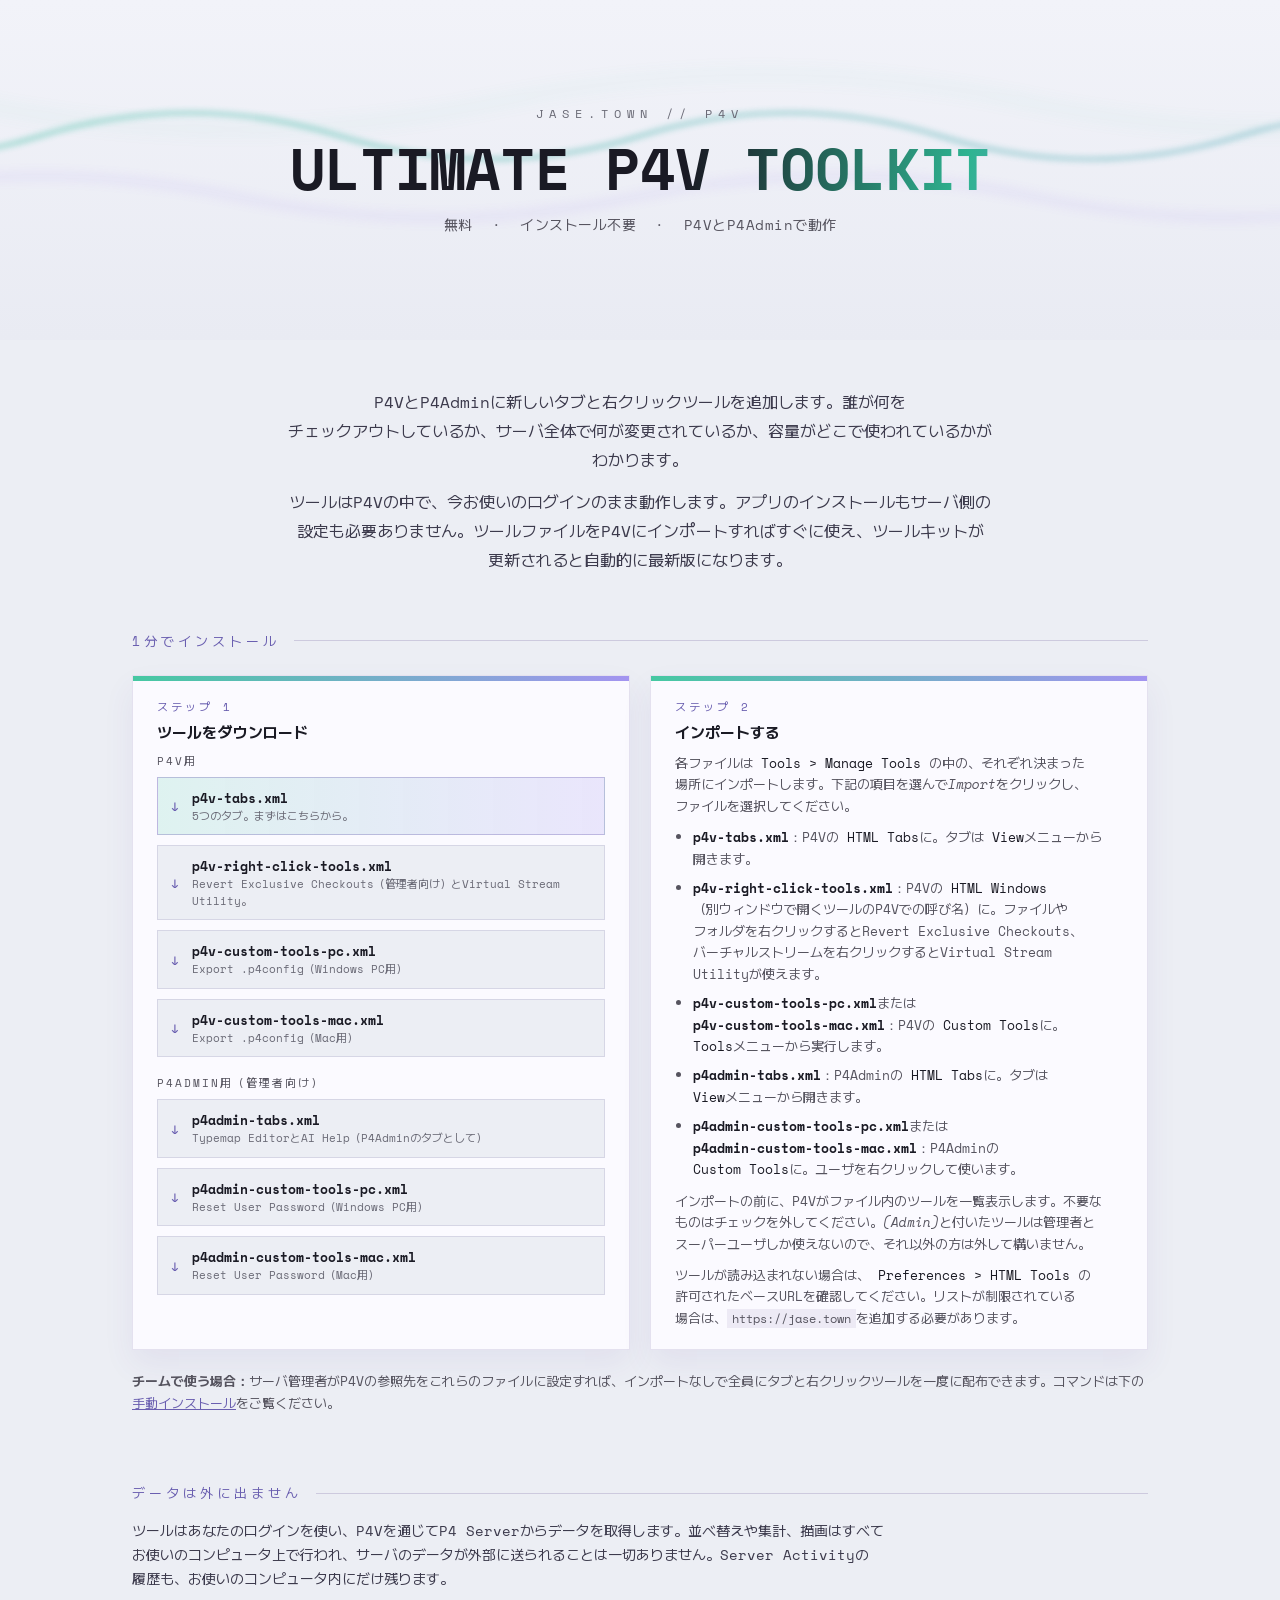
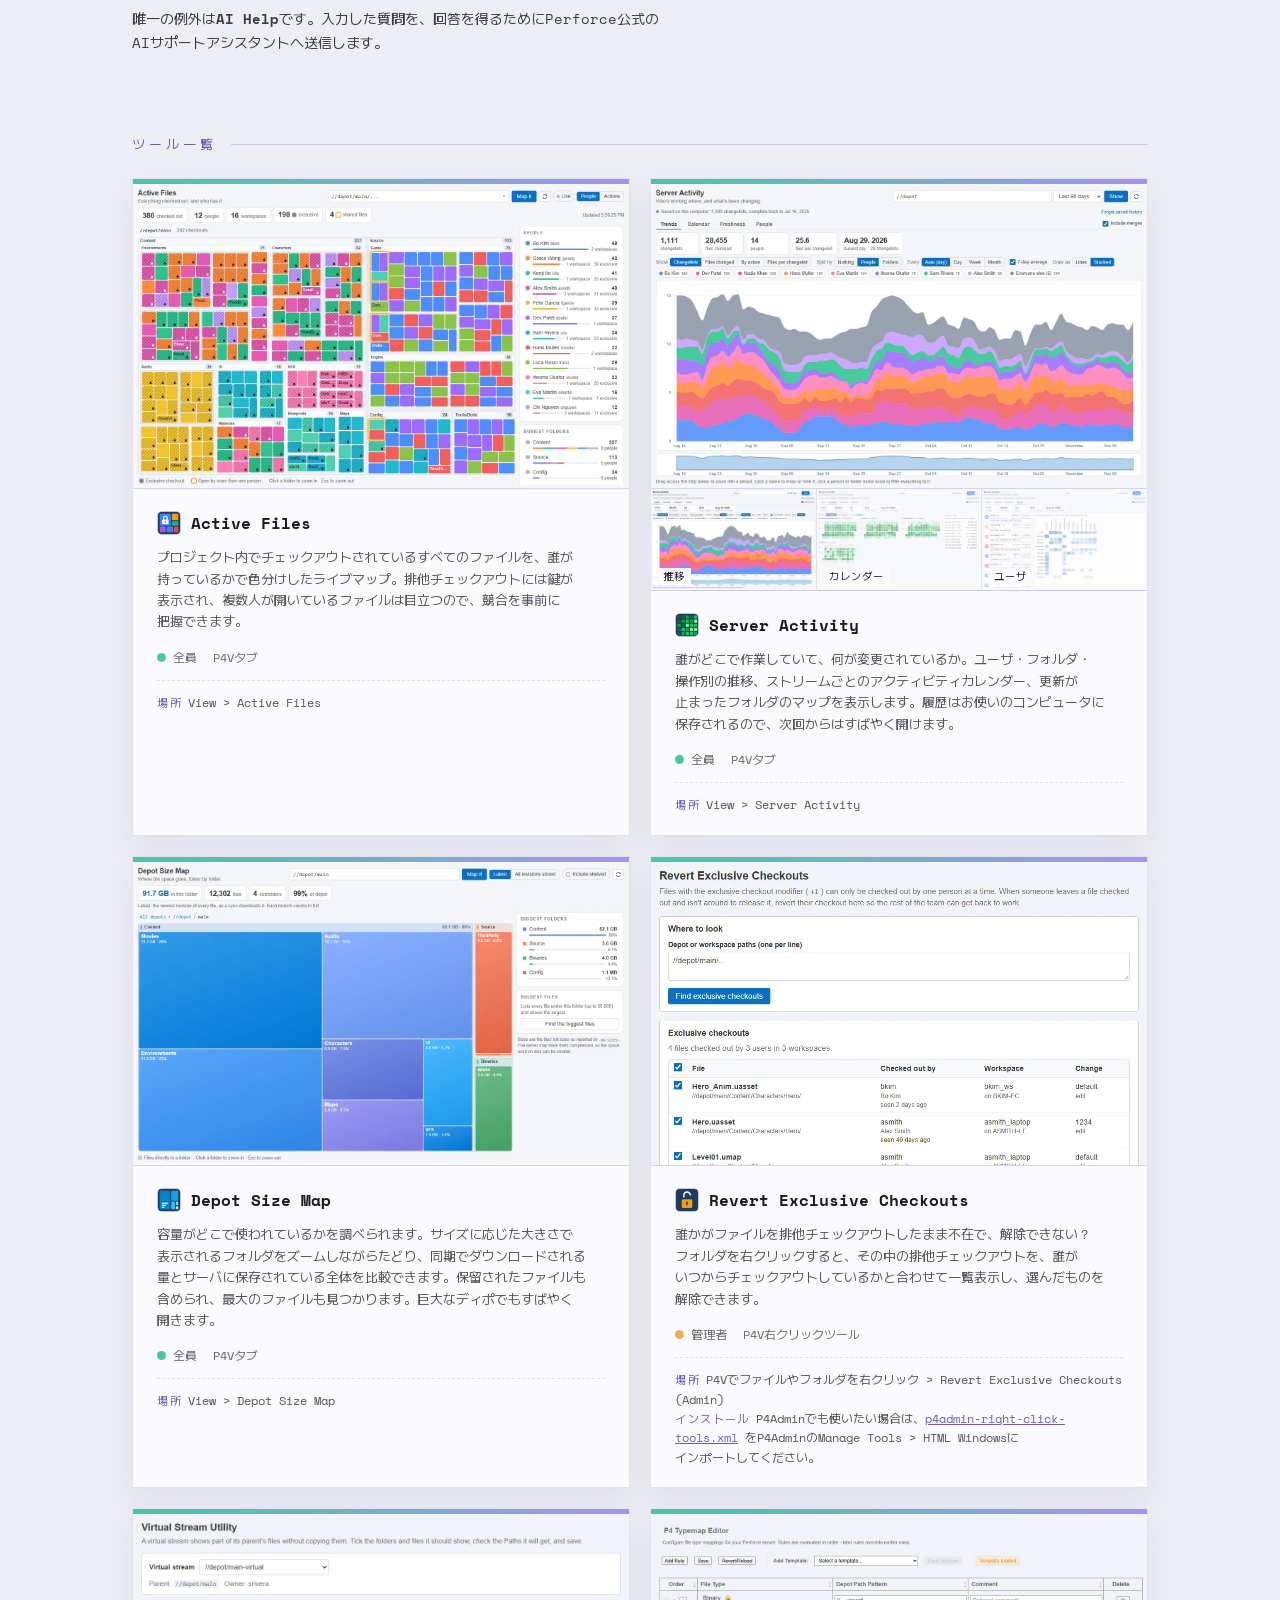
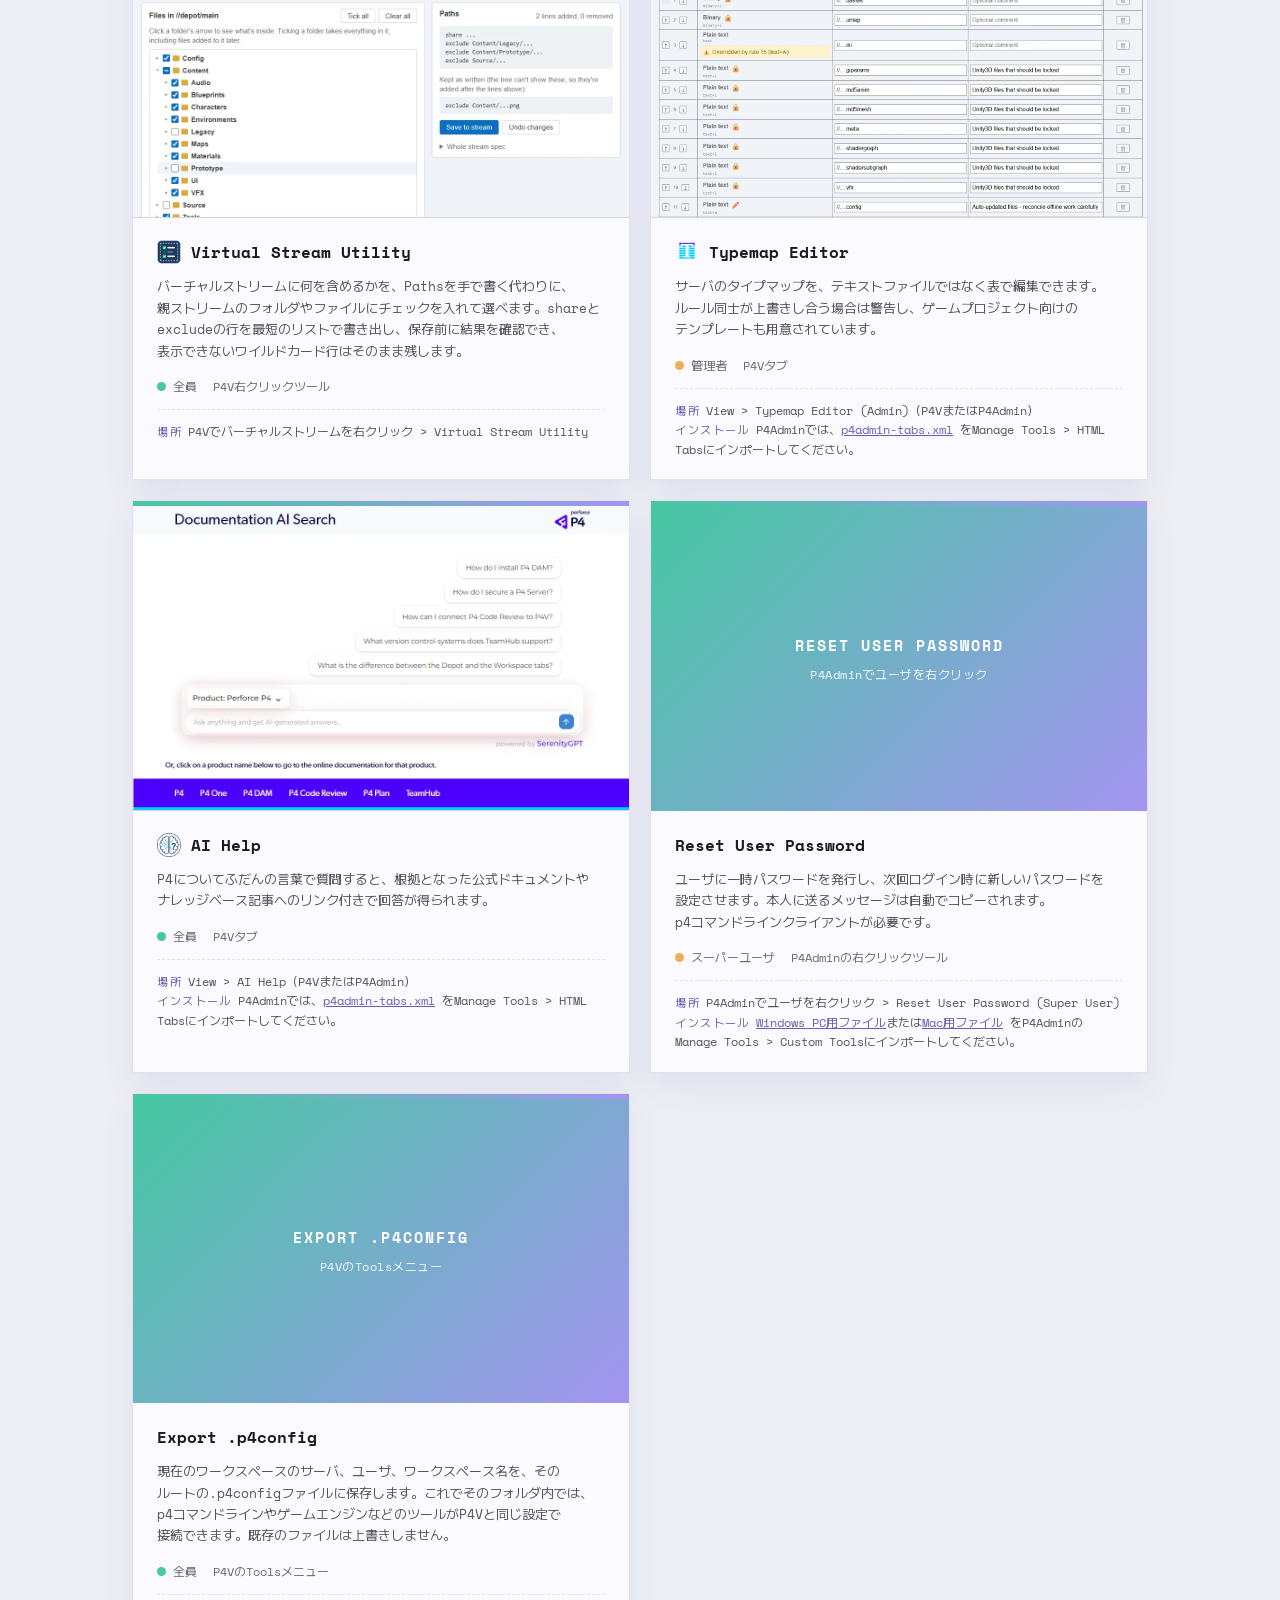
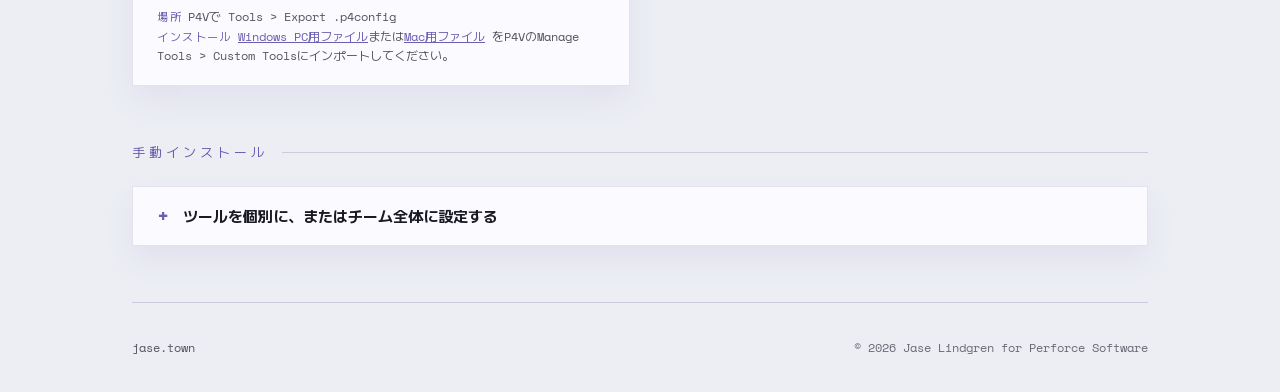
==== commit bc181efe: "Align Japanese page with the P4 Japanese glossary Use サーバ, ユーザ, スーパーユーザ, ディポ, バーチャルストリーム, 保留されたファイル " ====
--- a/site/ja/index.html
+++ b/site/ja/index.html
@@ -6,7 +6,7 @@
     <title>Ultimate P4V Toolkit（P4V・P4Admin用ツール集） | Jase Lindgren</title>
     <meta
       name="description"
-      content="P4VとP4Admin用の無料ツール集。誰が何をチェックアウトしているかのライブマップ、サーバーのアクティビティ推移、デポのサイズなど。ツールファイルをインポートするだけでP4Vに表示されます。"
+      content="P4VとP4Admin用の無料ツール集。誰が何をチェックアウトしているかのライブマップ、サーバのアクティビティ推移、ディポのサイズなど。ツールファイルをインポートするだけでP4Vに表示されます。"
     />
     <link rel="icon" type="image/png" href="../icons/project-activity.png" />
     <link rel="alternate" hreflang="en" href="/ultimate-p4v-toolkit/" />
@@ -824,10 +824,10 @@
     <div class="body">
       <div class="intro-wrap">
         <p class="intro">
-          P4VとP4Adminに新しいタブと右クリックツールを追加します。誰が何をチェックアウトしているか、サーバー全体で何が変更されているか、容量がどこで使われているかがわかります。
+          P4VとP4Adminに新しいタブと右クリックツールを追加します。誰が何をチェックアウトしているか、サーバ全体で何が変更されているか、容量がどこで使われているかがわかります。
         </p>
         <p class="intro">
-          ツールはP4Vの中で、今お使いのログインのまま動作します。アプリのインストールもサーバー側の設定も必要ありません。ツールファイルをP4Vにインポートすればすぐに使え、ツールキットが更新されると自動的に最新版になります。
+          ツールはP4Vの中で、今お使いのログインのまま動作します。アプリのインストールもサーバ側の設定も必要ありません。ツールファイルをP4Vにインポートすればすぐに使え、ツールキットが更新されると自動的に最新版になります。
         </p>
       </div>
 
@@ -917,7 +917,7 @@
                 <li>
                   <strong>p4v-right-click-tools.xml</strong>：P4Vの
                   <span class="menu-path">HTML Windows</span>（別ウィンドウで開くツールのP4Vでの呼び名）に。ファイルやフォルダを右クリックするとRevert
-                  Exclusive Checkouts、仮想ストリームを右クリックするとVirtual Stream Utilityが使えます。
+                  Exclusive Checkouts、バーチャルストリームを右クリックするとVirtual Stream Utilityが使えます。
                 </li>
                 <li>
                   <strong>p4v-custom-tools-pc.xml</strong>または
@@ -933,11 +933,11 @@
                 <li>
                   <strong>p4admin-custom-tools-pc.xml</strong>または
                   <strong>p4admin-custom-tools-mac.xml</strong>：P4Adminの
-                  <span class="menu-path">Custom Tools</span>に。ユーザーを右クリックして使います。
+                  <span class="menu-path">Custom Tools</span>に。ユーザを右クリックして使います。
                 </li>
               </ul>
               <p>
-                インポートの前に、P4Vがファイル内のツールを一覧表示します。不要なものはチェックを外してください。<em>(Admin)</em>と付いたツールは管理者とスーパーユーザーしか使えないので、それ以外の方は外して構いません。
+                インポートの前に、P4Vがファイル内のツールを一覧表示します。不要なものはチェックを外してください。<em>(Admin)</em>と付いたツールは管理者とスーパーユーザしか使えないので、それ以外の方は外して構いません。
               </p>
               <p>
                 ツールが読み込まれない場合は、
@@ -949,7 +949,7 @@
         </div>
 
         <p class="admin-note">
-          <strong>チームで使う場合：</strong>サーバー管理者がP4Vの参照先をこれらのファイルに設定すれば、インポートなしで全員にタブと右クリックツールを一度に配布できます。コマンドは下の<a href="#manual">手動インストール</a>をご覧ください。
+          <strong>チームで使う場合：</strong>サーバ管理者がP4Vの参照先をこれらのファイルに設定すれば、インポートなしで全員にタブと右クリックツールを一度に配布できます。コマンドは下の<a href="#manual">手動インストール</a>をご覧ください。
         </p>
       </section>
 
@@ -957,7 +957,7 @@
       <section class="section" id="privacy">
         <h2 class="section-title">データは外に出ません <span class="rule"></span></h2>
         <p class="section-lead">
-          ツールはあなたのログインを使い、P4Vを通じてP4 Serverからデータを取得します。並べ替えや集計、描画はすべてお使いのコンピューター上で行われ、サーバーのデータが外部に送られることは一切ありません。Server Activityの履歴も、お使いのコンピューター内にだけ残ります。
+          ツールはあなたのログインを使い、P4Vを通じてP4 Serverからデータを取得します。並べ替えや集計、描画はすべてお使いのコンピュータ上で行われ、サーバのデータが外部に送られることは一切ありません。Server Activityの履歴も、お使いのコンピュータ内にだけ残ります。
         </p>
         <p class="section-lead">
           唯一の例外は<strong>AI Help</strong>です。入力した質問を、回答を得るためにPerforce公式のAIサポートアシスタントへ送信します。
@@ -987,12 +987,12 @@
             <div id="manualTools"></div>
 
             <div class="manual-tool">
-              <h3>P4Vチーム全体に配布する <span class="tag">サーバー管理者</span></h3>
+              <h3>P4Vチーム全体に配布する <span class="tag">サーバ管理者</span></h3>
               <dl class="fields" id="teamFields"></dl>
               <p class="section-lead" style="margin: 10px 0 0; font-size: 12px">
-                各ユーザーが次回接続したときにP4Vに反映されます。対象はタブと右クリックツールのみなので、Export
+                各ユーザが次回接続したときにP4Vに反映されます。対象はタブと右クリックツールのみなので、Export
                 .p4configはP4Vで、Reset User PasswordはP4Adminで、引き続き個別にインポートしてください。
-                サーバーで<code>P4VJS.HTMLAllowList</code>を使っている場合は、<code>https://jase.town</code>を追加してください。
+                サーバで<code>P4VJS.HTMLAllowList</code>を使っている場合は、<code>https://jase.town</code>を追加してください。
               </p>
             </div>
 
@@ -1039,10 +1039,10 @@
             shots: [
               ["../screenshots/server-activity.webp", "推移"],
               ["../screenshots/server-activity-calendar.webp", "カレンダー"],
-              ["../screenshots/server-activity-people.webp", "ユーザー"],
+              ["../screenshots/server-activity-people.webp", "ユーザ"],
             ],
             desc:
-              "誰がどこで作業していて、何が変更されているか。ユーザー・フォルダ・操作別の推移、ストリームごとのアクティビティカレンダー、更新が止まったフォルダのマップを表示します。履歴はお使いのコンピューターに保存されるので、次回からはすばやく開けます。",
+              "誰がどこで作業していて、何が変更されているか。ユーザ・フォルダ・操作別の推移、ストリームごとのアクティビティカレンダー、更新が止まったフォルダのマップを表示します。履歴はお使いのコンピュータに保存されるので、次回からはすばやく開けます。",
             find: "View > Server Activity",
             manual: [{ type: "HTML Tab", path: "../tools/server-activity/index.html" }],
           },
@@ -1053,7 +1053,7 @@
             who: "全員",
             shots: [["../screenshots/depot-size-map.webp", "マップ"]],
             desc:
-              "容量がどこで使われているかを調べられます。サイズに応じた大きさで表示されるフォルダをズームしながらたどり、同期でダウンロードされる量とサーバーに保存されている全体を比較できます。シェルブされたファイルも含められ、最大のファイルも見つかります。巨大なデポでもすばやく開きます。",
+              "容量がどこで使われているかを調べられます。サイズに応じた大きさで表示されるフォルダをズームしながらたどり、同期でダウンロードされる量とサーバに保存されている全体を比較できます。保留されたファイルも含められ、最大のファイルも見つかります。巨大なディポでもすばやく開きます。",
             find: "View > Depot Size Map",
             manual: [{ type: "HTML Tab", path: "../tools/depot-size-map/index.html" }],
           },
@@ -1088,8 +1088,8 @@
             who: "全員",
             shots: [["../screenshots/virtual-stream-utility.webp", "ウィンドウ"]],
             desc:
-              "仮想ストリームに何を含めるかを、Pathsを手で書く代わりに、親ストリームのフォルダやファイルにチェックを入れて選べます。shareとexcludeの行を最短のリストで書き出し、保存前に結果を確認でき、表示できないワイルドカード行はそのまま残します。",
-            find: "P4Vで仮想ストリームを右クリック > Virtual Stream Utility",
+              "バーチャルストリームに何を含めるかを、Pathsを手で書く代わりに、親ストリームのフォルダやファイルにチェックを入れて選べます。shareとexcludeの行を最短のリストで書き出し、保存前に結果を確認でき、表示できないワイルドカード行はそのまま残します。",
+            find: "P4Vでバーチャルストリームを右クリック > Virtual Stream Utility",
             manual: [
               {
                 type: "HTML Window",
@@ -1107,7 +1107,7 @@
             who: "管理者",
             shots: [["../screenshots/typemap.webp", "エディタ"]],
             desc:
-              "サーバーのタイプマップを、テキストファイルではなく表で編集できます。ルール同士が上書きし合う場合は警告し、ゲームプロジェクト向けのテンプレートも用意されています。",
+              "サーバのタイプマップを、テキストファイルではなく表で編集できます。ルール同士が上書きし合う場合は警告し、ゲームプロジェクト向けのテンプレートも用意されています。",
             find: "View > Typemap Editor (Admin)（P4VまたはP4Admin）",
             install: {
               before: "P4Adminでは、",
@@ -1135,11 +1135,11 @@
           {
             name: "Reset User Password",
             kind: "Right-click",
-            who: "スーパーユーザー",
-            placeholder: ["RESET USER PASSWORD", "P4Adminでユーザーを右クリック"],
+            who: "スーパーユーザ",
+            placeholder: ["RESET USER PASSWORD", "P4Adminでユーザを右クリック"],
             desc:
-              "ユーザーに一時パスワードを発行し、次回ログイン時に新しいパスワードを設定させます。本人に送るメッセージは自動でコピーされます。p4コマンドラインクライアントが必要です。",
-            find: "P4Adminでユーザーを右クリック > Reset User Password (Super User)",
+              "ユーザに一時パスワードを発行し、次回ログイン時に新しいパスワードを設定させます。本人に送るメッセージは自動でコピーされます。p4コマンドラインクライアントが必要です。",
+            find: "P4Adminでユーザを右クリック > Reset User Password (Super User)",
             customTool: "reset-password",
             app: "P4Admin",
             install: {
@@ -1157,7 +1157,7 @@
             who: "全員",
             placeholder: ["EXPORT .P4CONFIG", "P4VのToolsメニュー"],
             desc:
-              "現在のワークスペースのサーバー、ユーザー、ワークスペース名を、そのルートの.p4configファイルに保存します。これでそのフォルダ内では、p4コマンドラインやゲームエンジンなどのツールがP4Vと同じ設定で接続できます。既存のファイルは上書きしません。",
+              "現在のワークスペースのサーバ、ユーザ、ワークスペース名を、そのルートの.p4configファイルに保存します。これでそのフォルダ内では、p4コマンドラインやゲームエンジンなどのツールがP4Vと同じ設定で接続できます。既存のファイルは上書きしません。",
             find: "P4Vで Tools > Export .p4config",
             customTool: "export-p4config",
             app: "P4V",
